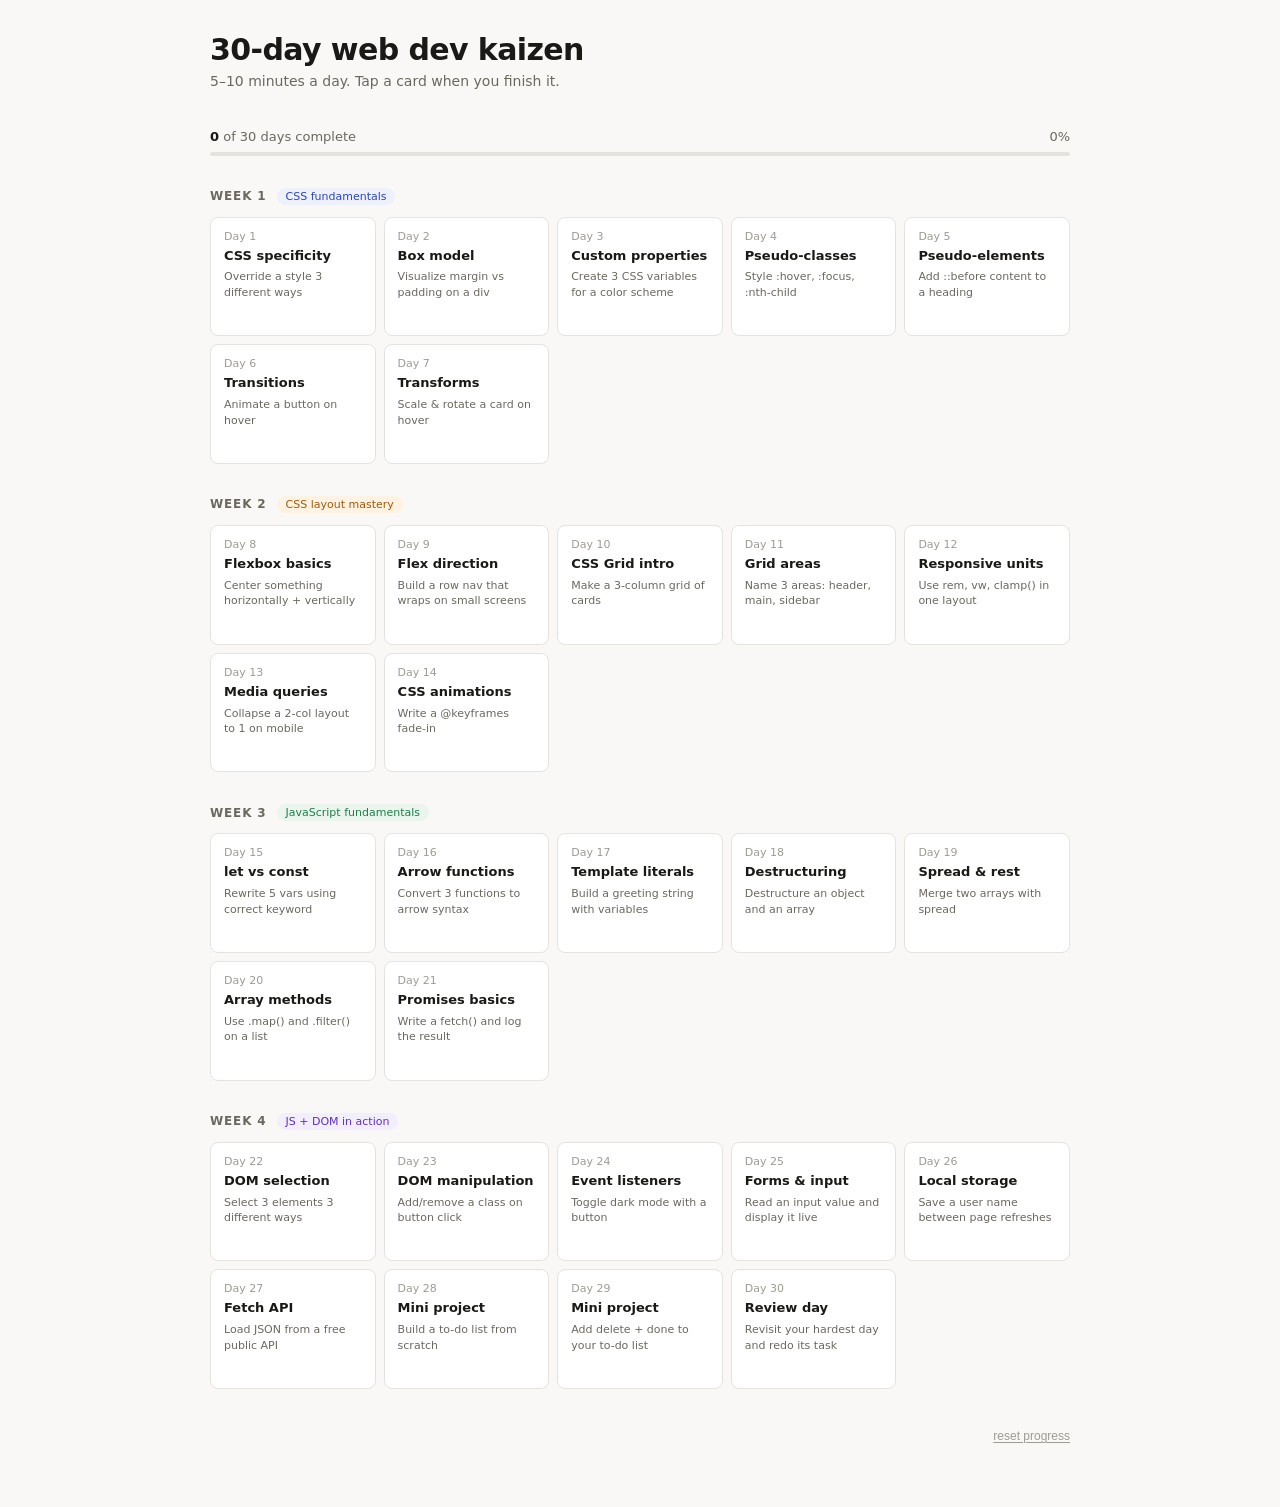
==== index.html @ 84764b5a "index.html added" ====
<!DOCTYPE html>
<html lang="en">
<head>
  <meta charset="UTF-8">
  <meta name="viewport" content="width=device-width, initial-scale=1.0">
  <title>30-Day Web Dev Kaizen</title>
  <style>
    *, *::before, *::after { box-sizing: border-box; margin: 0; padding: 0; }

    :root {
      --bg: #f9f8f6;
      --surface: #ffffff;
      --border: #e5e3de;
      --border-hover: #ccc9c2;
      --text: #1a1916;
      --text-muted: #6b6860;
      --text-hint: #9e9b94;
      --accent: #3a5fd9;
      --accent-bg: #eef1fc;
      --success: #1e7e4a;
      --success-bg: #eaf5ee;
      --success-border: #a8d9bc;
      --tag-w1-bg: #eef1fc; --tag-w1: #2a47b3;
      --tag-w2-bg: #fef3e2; --tag-w2: #a05c0a;
      --tag-w3-bg: #eaf5ee; --tag-w3: #1e7e4a;
      --tag-w4-bg: #f3eefe; --tag-w4: #6030b8;
      --radius: 8px;
      --radius-lg: 12px;
    }

    @media (prefers-color-scheme: dark) {
      :root {
        --bg: #141412;
        --surface: #1f1e1c;
        --border: #2e2d2a;
        --border-hover: #3e3d39;
        --text: #f0eeea;
        --text-muted: #9e9b94;
        --text-hint: #6b6860;
        --accent: #7a9ef0;
        --accent-bg: #1a2340;
        --success: #5ecb8a;
        --success-bg: #0d2a1a;
        --success-border: #1e5c36;
        --tag-w1-bg: #1a2340; --tag-w1: #8aaaf5;
        --tag-w2-bg: #2a1f08; --tag-w2: #f0a84a;
        --tag-w3-bg: #0d2a1a; --tag-w3: #5ecb8a;
        --tag-w4-bg: #1e1030; --tag-w4: #b08af5;
      }
    }

    body {
      font-family: -apple-system, BlinkMacSystemFont, 'Segoe UI', system-ui, sans-serif;
      background: var(--bg);
      color: var(--text);
      min-height: 100vh;
      padding: 2rem 1rem 4rem;
    }

    .container { max-width: 860px; margin: 0 auto; }

    header { margin-bottom: 2.5rem; }
    header h1 {
      font-size: clamp(22px, 4vw, 30px);
      font-weight: 600;
      letter-spacing: -0.02em;
      margin-bottom: 0.35rem;
    }
    header p { font-size: 14px; color: var(--text-muted); }

    .progress-wrap { margin-bottom: 2rem; }
    .progress-meta {
      display: flex;
      justify-content: space-between;
      align-items: center;
      margin-bottom: 8px;
    }
    .progress-meta span { font-size: 13px; color: var(--text-muted); }
    .progress-meta strong { color: var(--text); }
    .bar-track {
      height: 4px;
      background: var(--border);
      border-radius: 2px;
      overflow: hidden;
    }
    .bar-fill {
      height: 100%;
      background: var(--accent);
      border-radius: 2px;
      transition: width 0.3s ease;
    }

    .week { margin-bottom: 2rem; }
    .week-header {
      display: flex;
      align-items: center;
      gap: 10px;
      margin-bottom: 0.75rem;
    }
    .week-header h2 {
      font-size: 12px;
      font-weight: 600;
      text-transform: uppercase;
      letter-spacing: 0.07em;
      color: var(--text-muted);
    }
    .week-tag {
      font-size: 11px;
      font-weight: 500;
      padding: 2px 9px;
      border-radius: 100px;
    }

    .days-grid {
      display: grid;
      grid-template-columns: repeat(auto-fill, minmax(150px, 1fr));
      gap: 8px;
    }

    .day-card {
      background: var(--surface);
      border: 1px solid var(--border);
      border-radius: var(--radius);
      padding: 12px 13px;
      cursor: pointer;
      transition: border-color 0.15s, background 0.15s;
      display: flex;
      flex-direction: column;
      gap: 5px;
      -webkit-tap-highlight-color: transparent;
      user-select: none;
    }
    .day-card:hover { border-color: var(--border-hover); }
    .day-card.done {
      background: var(--success-bg);
      border-color: var(--success-border);
    }

    .day-num { font-size: 11px; color: var(--text-hint); font-weight: 500; }
    .day-topic { font-size: 13px; font-weight: 600; line-height: 1.3; color: var(--text); }
    .day-task { font-size: 11px; color: var(--text-muted); line-height: 1.4; }
    .day-card.done .day-topic { color: var(--success); }
    .day-card.done .day-num,
    .day-card.done .day-task { opacity: 0.7; }
    .day-check { font-size: 13px; margin-top: 2px; min-height: 16px; color: var(--success); }

    footer {
      margin-top: 2.5rem;
      display: flex;
      justify-content: flex-end;
    }
    .reset-btn {
      font-size: 12px;
      color: var(--text-hint);
      background: none;
      border: none;
      cursor: pointer;
      text-decoration: underline;
      text-underline-offset: 2px;
      padding: 0;
    }
    .reset-btn:hover { color: var(--text-muted); }

    @media (max-width: 480px) {
      .days-grid { grid-template-columns: repeat(2, 1fr); }
    }
  </style>
</head>
<body>
<div class="container">

  <header>
    <h1>30-day web dev kaizen</h1>
    <p>5–10 minutes a day. Tap a card when you finish it.</p>
  </header>

  <div class="progress-wrap">
    <div class="progress-meta">
      <span><strong id="done-count">0</strong> of 30 days complete</span>
      <span id="pct-label">0%</span>
    </div>
    <div class="bar-track"><div class="bar-fill" id="bar" style="width:0%"></div></div>
  </div>

  <div id="weeks"></div>

  <footer>
    <button class="reset-btn" onclick="resetAll()">reset progress</button>
  </footer>

</div>

<script>
const DAYS = [
  { w:1, topic:"CSS specificity",     task:"Override a style 3 different ways" },
  { w:1, topic:"Box model",           task:"Visualize margin vs padding on a div" },
  { w:1, topic:"Custom properties",   task:"Create 3 CSS variables for a color scheme" },
  { w:1, topic:"Pseudo-classes",      task:"Style :hover, :focus, :nth-child" },
  { w:1, topic:"Pseudo-elements",     task:"Add ::before content to a heading" },
  { w:1, topic:"Transitions",         task:"Animate a button on hover" },
  { w:1, topic:"Transforms",          task:"Scale & rotate a card on hover" },

  { w:2, topic:"Flexbox basics",      task:"Center something horizontally + vertically" },
  { w:2, topic:"Flex direction",      task:"Build a row nav that wraps on small screens" },
  { w:2, topic:"CSS Grid intro",      task:"Make a 3-column grid of cards" },
  { w:2, topic:"Grid areas",          task:"Name 3 areas: header, main, sidebar" },
  { w:2, topic:"Responsive units",    task:"Use rem, vw, clamp() in one layout" },
  { w:2, topic:"Media queries",       task:"Collapse a 2-col layout to 1 on mobile" },
  { w:2, topic:"CSS animations",      task:"Write a @keyframes fade-in" },

  { w:3, topic:"let vs const",        task:"Rewrite 5 vars using correct keyword" },
  { w:3, topic:"Arrow functions",     task:"Convert 3 functions to arrow syntax" },
  { w:3, topic:"Template literals",   task:"Build a greeting string with variables" },
  { w:3, topic:"Destructuring",       task:"Destructure an object and an array" },
  { w:3, topic:"Spread & rest",       task:"Merge two arrays with spread" },
  { w:3, topic:"Array methods",       task:"Use .map() and .filter() on a list" },
  { w:3, topic:"Promises basics",     task:"Write a fetch() and log the result" },

  { w:4, topic:"DOM selection",       task:"Select 3 elements 3 different ways" },
  { w:4, topic:"DOM manipulation",    task:"Add/remove a class on button click" },
  { w:4, topic:"Event listeners",     task:"Toggle dark mode with a button" },
  { w:4, topic:"Forms & input",       task:"Read an input value and display it live" },
  { w:4, topic:"Local storage",       task:"Save a user name between page refreshes" },
  { w:4, topic:"Fetch API",           task:"Load JSON from a free public API" },
  { w:4, topic:"Mini project",        task:"Build a to-do list from scratch" },
  { w:4, topic:"Mini project",        task:"Add delete + done to your to-do list" },
  { w:4, topic:"Review day",          task:"Revisit your hardest day and redo its task" },
];

const WEEKS = [
  { w:1, label:"Week 1", theme:"CSS fundamentals",    cls:"w1" },
  { w:2, label:"Week 2", theme:"CSS layout mastery",  cls:"w2" },
  { w:3, label:"Week 3", theme:"JavaScript fundamentals", cls:"w3" },
  { w:4, label:"Week 4", theme:"JS + DOM in action",  cls:"w4" },
];

const KEY = 'kaizen_web_v1';
let done = {};

function load() {
  try { done = JSON.parse(localStorage.getItem(KEY)) || {}; } catch(e) { done = {}; }
}
function save() {
  try { localStorage.setItem(KEY, JSON.stringify(done)); } catch(e) {}
}

function updateProgress() {
  const count = Object.values(done).filter(Boolean).length;
  const pct = Math.round(count / 30 * 100);
  document.getElementById('done-count').textContent = count;
  document.getElementById('pct-label').textContent = pct + '%';
  document.getElementById('bar').style.width = pct + '%';
}

function render() {
  const container = document.getElementById('weeks');
  container.innerHTML = '';

  WEEKS.forEach(({ w, label, theme, cls }) => {
    const section = document.createElement('div');
    section.className = 'week';

    const header = document.createElement('div');
    header.className = 'week-header';
    header.innerHTML = `<h2>${label}</h2><span class="week-tag" style="background:var(--tag-${cls}-bg);color:var(--tag-${cls})">${theme}</span>`;
    section.appendChild(header);

    const grid = document.createElement('div');
    grid.className = 'days-grid';

    DAYS.filter(d => d.w === w).forEach((d) => {
      const num = DAYS.indexOf(d) + 1;
      const key = 'day' + num;
      const card = document.createElement('div');
      card.className = 'day-card' + (done[key] ? ' done' : '');
      card.innerHTML = `
        <div class="day-num">Day ${num}</div>
        <div class="day-topic">${d.topic}</div>
        <div class="day-task">${d.task}</div>
        <div class="day-check">${done[key] ? '✓' : ''}</div>
      `;
      card.addEventListener('click', () => {
        done[key] = !done[key];
        save();
        card.className = 'day-card' + (done[key] ? ' done' : '');
        card.querySelector('.day-check').textContent = done[key] ? '✓' : '';
        updateProgress();
      });
      grid.appendChild(card);
    });

    section.appendChild(grid);
    container.appendChild(section);
  });

  updateProgress();
}

function resetAll() {
  if (!confirm('Reset all progress?')) return;
  done = {};
  save();
  render();
}

load();
render();
</script>
</body>
</html>
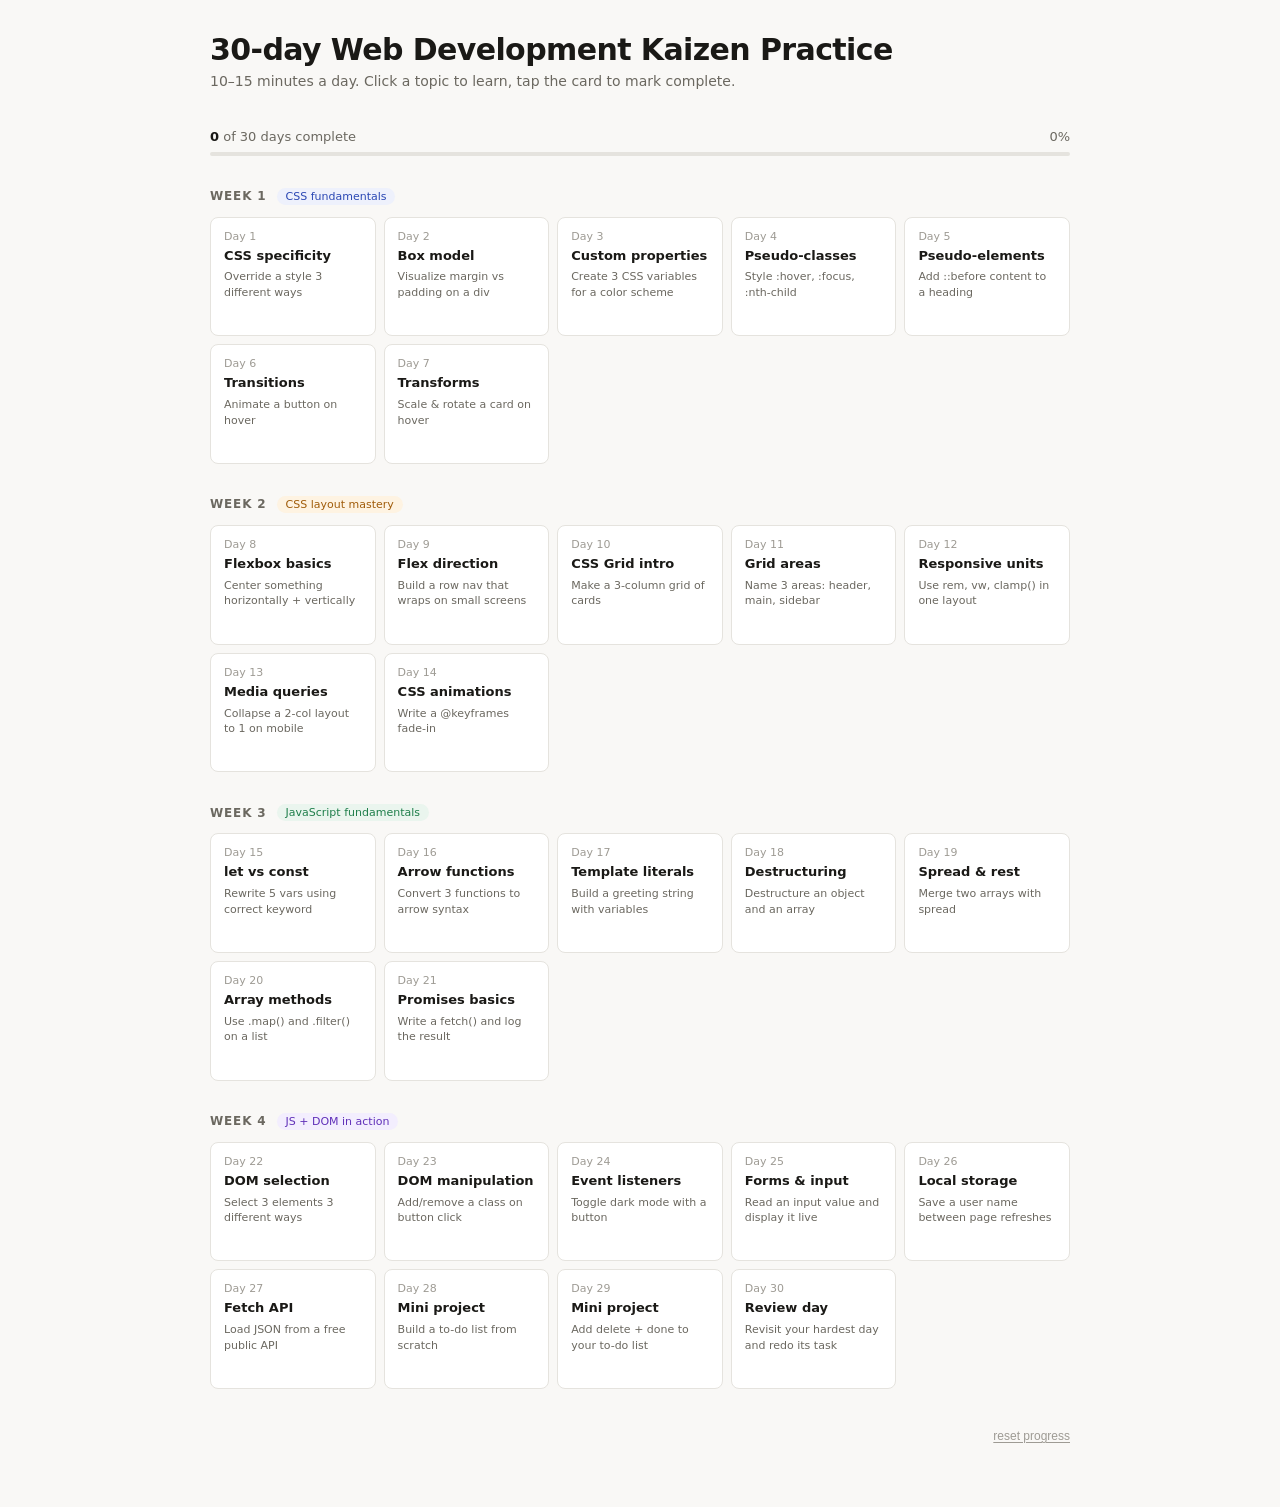
==== commit b93c8e3a: "links added for each day" ====
--- a/index.html
+++ b/index.html
@@ -4,174 +4,14 @@
   <meta charset="UTF-8">
   <meta name="viewport" content="width=device-width, initial-scale=1.0">
   <title>30-Day Web Dev Kaizen</title>
-  <style>
-    *, *::before, *::after { box-sizing: border-box; margin: 0; padding: 0; }
-
-    :root {
-      --bg: #f9f8f6;
-      --surface: #ffffff;
-      --border: #e5e3de;
-      --border-hover: #ccc9c2;
-      --text: #1a1916;
-      --text-muted: #6b6860;
-      --text-hint: #9e9b94;
-      --accent: #3a5fd9;
-      --accent-bg: #eef1fc;
-      --success: #1e7e4a;
-      --success-bg: #eaf5ee;
-      --success-border: #a8d9bc;
-      --tag-w1-bg: #eef1fc; --tag-w1: #2a47b3;
-      --tag-w2-bg: #fef3e2; --tag-w2: #a05c0a;
-      --tag-w3-bg: #eaf5ee; --tag-w3: #1e7e4a;
-      --tag-w4-bg: #f3eefe; --tag-w4: #6030b8;
-      --radius: 8px;
-      --radius-lg: 12px;
-    }
-
-    @media (prefers-color-scheme: dark) {
-      :root {
-        --bg: #141412;
-        --surface: #1f1e1c;
-        --border: #2e2d2a;
-        --border-hover: #3e3d39;
-        --text: #f0eeea;
-        --text-muted: #9e9b94;
-        --text-hint: #6b6860;
-        --accent: #7a9ef0;
-        --accent-bg: #1a2340;
-        --success: #5ecb8a;
-        --success-bg: #0d2a1a;
-        --success-border: #1e5c36;
-        --tag-w1-bg: #1a2340; --tag-w1: #8aaaf5;
-        --tag-w2-bg: #2a1f08; --tag-w2: #f0a84a;
-        --tag-w3-bg: #0d2a1a; --tag-w3: #5ecb8a;
-        --tag-w4-bg: #1e1030; --tag-w4: #b08af5;
-      }
-    }
-
-    body {
-      font-family: -apple-system, BlinkMacSystemFont, 'Segoe UI', system-ui, sans-serif;
-      background: var(--bg);
-      color: var(--text);
-      min-height: 100vh;
-      padding: 2rem 1rem 4rem;
-    }
-
-    .container { max-width: 860px; margin: 0 auto; }
-
-    header { margin-bottom: 2.5rem; }
-    header h1 {
-      font-size: clamp(22px, 4vw, 30px);
-      font-weight: 600;
-      letter-spacing: -0.02em;
-      margin-bottom: 0.35rem;
-    }
-    header p { font-size: 14px; color: var(--text-muted); }
-
-    .progress-wrap { margin-bottom: 2rem; }
-    .progress-meta {
-      display: flex;
-      justify-content: space-between;
-      align-items: center;
-      margin-bottom: 8px;
-    }
-    .progress-meta span { font-size: 13px; color: var(--text-muted); }
-    .progress-meta strong { color: var(--text); }
-    .bar-track {
-      height: 4px;
-      background: var(--border);
-      border-radius: 2px;
-      overflow: hidden;
-    }
-    .bar-fill {
-      height: 100%;
-      background: var(--accent);
-      border-radius: 2px;
-      transition: width 0.3s ease;
-    }
-
-    .week { margin-bottom: 2rem; }
-    .week-header {
-      display: flex;
-      align-items: center;
-      gap: 10px;
-      margin-bottom: 0.75rem;
-    }
-    .week-header h2 {
-      font-size: 12px;
-      font-weight: 600;
-      text-transform: uppercase;
-      letter-spacing: 0.07em;
-      color: var(--text-muted);
-    }
-    .week-tag {
-      font-size: 11px;
-      font-weight: 500;
-      padding: 2px 9px;
-      border-radius: 100px;
-    }
-
-    .days-grid {
-      display: grid;
-      grid-template-columns: repeat(auto-fill, minmax(150px, 1fr));
-      gap: 8px;
-    }
-
-    .day-card {
-      background: var(--surface);
-      border: 1px solid var(--border);
-      border-radius: var(--radius);
-      padding: 12px 13px;
-      cursor: pointer;
-      transition: border-color 0.15s, background 0.15s;
-      display: flex;
-      flex-direction: column;
-      gap: 5px;
-      -webkit-tap-highlight-color: transparent;
-      user-select: none;
-    }
-    .day-card:hover { border-color: var(--border-hover); }
-    .day-card.done {
-      background: var(--success-bg);
-      border-color: var(--success-border);
-    }
-
-    .day-num { font-size: 11px; color: var(--text-hint); font-weight: 500; }
-    .day-topic { font-size: 13px; font-weight: 600; line-height: 1.3; color: var(--text); }
-    .day-task { font-size: 11px; color: var(--text-muted); line-height: 1.4; }
-    .day-card.done .day-topic { color: var(--success); }
-    .day-card.done .day-num,
-    .day-card.done .day-task { opacity: 0.7; }
-    .day-check { font-size: 13px; margin-top: 2px; min-height: 16px; color: var(--success); }
-
-    footer {
-      margin-top: 2.5rem;
-      display: flex;
-      justify-content: flex-end;
-    }
-    .reset-btn {
-      font-size: 12px;
-      color: var(--text-hint);
-      background: none;
-      border: none;
-      cursor: pointer;
-      text-decoration: underline;
-      text-underline-offset: 2px;
-      padding: 0;
-    }
-    .reset-btn:hover { color: var(--text-muted); }
-
-    @media (max-width: 480px) {
-      .days-grid { grid-template-columns: repeat(2, 1fr); }
-    }
-  </style>
+  <link rel="stylesheet" href="styles.css">
 </head>
 <body>
 <div class="container">
 
   <header>
-    <h1>30-day web dev kaizen</h1>
-    <p>5–10 minutes a day. Tap a card when you finish it.</p>
+    <h1>30-day Web Development Kaizen Practice</h1>
+    <p>10–15 minutes a day. Click a topic to learn, tap the card to mark complete.</p>
   </header>
 
   <div class="progress-wrap">
@@ -190,121 +30,6 @@
 
 </div>
 
-<script>
-const DAYS = [
-  { w:1, topic:"CSS specificity",     task:"Override a style 3 different ways" },
-  { w:1, topic:"Box model",           task:"Visualize margin vs padding on a div" },
-  { w:1, topic:"Custom properties",   task:"Create 3 CSS variables for a color scheme" },
-  { w:1, topic:"Pseudo-classes",      task:"Style :hover, :focus, :nth-child" },
-  { w:1, topic:"Pseudo-elements",     task:"Add ::before content to a heading" },
-  { w:1, topic:"Transitions",         task:"Animate a button on hover" },
-  { w:1, topic:"Transforms",          task:"Scale & rotate a card on hover" },
-
-  { w:2, topic:"Flexbox basics",      task:"Center something horizontally + vertically" },
-  { w:2, topic:"Flex direction",      task:"Build a row nav that wraps on small screens" },
-  { w:2, topic:"CSS Grid intro",      task:"Make a 3-column grid of cards" },
-  { w:2, topic:"Grid areas",          task:"Name 3 areas: header, main, sidebar" },
-  { w:2, topic:"Responsive units",    task:"Use rem, vw, clamp() in one layout" },
-  { w:2, topic:"Media queries",       task:"Collapse a 2-col layout to 1 on mobile" },
-  { w:2, topic:"CSS animations",      task:"Write a @keyframes fade-in" },
-
-  { w:3, topic:"let vs const",        task:"Rewrite 5 vars using correct keyword" },
-  { w:3, topic:"Arrow functions",     task:"Convert 3 functions to arrow syntax" },
-  { w:3, topic:"Template literals",   task:"Build a greeting string with variables" },
-  { w:3, topic:"Destructuring",       task:"Destructure an object and an array" },
-  { w:3, topic:"Spread & rest",       task:"Merge two arrays with spread" },
-  { w:3, topic:"Array methods",       task:"Use .map() and .filter() on a list" },
-  { w:3, topic:"Promises basics",     task:"Write a fetch() and log the result" },
-
-  { w:4, topic:"DOM selection",       task:"Select 3 elements 3 different ways" },
-  { w:4, topic:"DOM manipulation",    task:"Add/remove a class on button click" },
-  { w:4, topic:"Event listeners",     task:"Toggle dark mode with a button" },
-  { w:4, topic:"Forms & input",       task:"Read an input value and display it live" },
-  { w:4, topic:"Local storage",       task:"Save a user name between page refreshes" },
-  { w:4, topic:"Fetch API",           task:"Load JSON from a free public API" },
-  { w:4, topic:"Mini project",        task:"Build a to-do list from scratch" },
-  { w:4, topic:"Mini project",        task:"Add delete + done to your to-do list" },
-  { w:4, topic:"Review day",          task:"Revisit your hardest day and redo its task" },
-];
-
-const WEEKS = [
-  { w:1, label:"Week 1", theme:"CSS fundamentals",    cls:"w1" },
-  { w:2, label:"Week 2", theme:"CSS layout mastery",  cls:"w2" },
-  { w:3, label:"Week 3", theme:"JavaScript fundamentals", cls:"w3" },
-  { w:4, label:"Week 4", theme:"JS + DOM in action",  cls:"w4" },
-];
-
-const KEY = 'kaizen_web_v1';
-let done = {};
-
-function load() {
-  try { done = JSON.parse(localStorage.getItem(KEY)) || {}; } catch(e) { done = {}; }
-}
-function save() {
-  try { localStorage.setItem(KEY, JSON.stringify(done)); } catch(e) {}
-}
-
-function updateProgress() {
-  const count = Object.values(done).filter(Boolean).length;
-  const pct = Math.round(count / 30 * 100);
-  document.getElementById('done-count').textContent = count;
-  document.getElementById('pct-label').textContent = pct + '%';
-  document.getElementById('bar').style.width = pct + '%';
-}
-
-function render() {
-  const container = document.getElementById('weeks');
-  container.innerHTML = '';
-
-  WEEKS.forEach(({ w, label, theme, cls }) => {
-    const section = document.createElement('div');
-    section.className = 'week';
-
-    const header = document.createElement('div');
-    header.className = 'week-header';
-    header.innerHTML = `<h2>${label}</h2><span class="week-tag" style="background:var(--tag-${cls}-bg);color:var(--tag-${cls})">${theme}</span>`;
-    section.appendChild(header);
-
-    const grid = document.createElement('div');
-    grid.className = 'days-grid';
-
-    DAYS.filter(d => d.w === w).forEach((d) => {
-      const num = DAYS.indexOf(d) + 1;
-      const key = 'day' + num;
-      const card = document.createElement('div');
-      card.className = 'day-card' + (done[key] ? ' done' : '');
-      card.innerHTML = `
-        <div class="day-num">Day ${num}</div>
-        <div class="day-topic">${d.topic}</div>
-        <div class="day-task">${d.task}</div>
-        <div class="day-check">${done[key] ? '✓' : ''}</div>
-      `;
-      card.addEventListener('click', () => {
-        done[key] = !done[key];
-        save();
-        card.className = 'day-card' + (done[key] ? ' done' : '');
-        card.querySelector('.day-check').textContent = done[key] ? '✓' : '';
-        updateProgress();
-      });
-      grid.appendChild(card);
-    });
-
-    section.appendChild(grid);
-    container.appendChild(section);
-  });
-
-  updateProgress();
-}
-
-function resetAll() {
-  if (!confirm('Reset all progress?')) return;
-  done = {};
-  save();
-  render();
-}
-
-load();
-render();
-</script>
+<script src="script.js"></script>
 </body>
 </html>
--- a/styles.css
+++ b/styles.css
@@ -0,0 +1,170 @@
+*, *::before, *::after { box-sizing: border-box; margin: 0; padding: 0; }
+
+:root {
+    --bg: #f9f8f6;
+    --surface: #ffffff;
+    --border: #e5e3de;
+    --border-hover: #ccc9c2;
+    --text: #1a1916;
+    --text-muted: #6b6860;
+    --text-hint: #9e9b94;
+    --accent: #3a5fd9;
+    --accent-bg: #eef1fc;
+    --success: #1e7e4a;
+    --success-bg: #eaf5ee;
+    --success-border: #a8d9bc;
+    --tag-w1-bg: #eef1fc; --tag-w1: #2a47b3;
+    --tag-w2-bg: #fef3e2; --tag-w2: #a05c0a;
+    --tag-w3-bg: #eaf5ee; --tag-w3: #1e7e4a;
+    --tag-w4-bg: #f3eefe; --tag-w4: #6030b8;
+    --radius: 8px;
+    --radius-lg: 12px;
+}
+
+@media (prefers-color-scheme: dark) {
+    :root {
+    --bg: #141412;
+    --surface: #1f1e1c;
+    --border: #2e2d2a;
+    --border-hover: #3e3d39;
+    --text: #f0eeea;
+    --text-muted: #9e9b94;
+    --text-hint: #6b6860;
+    --accent: #7a9ef0;
+    --accent-bg: #1a2340;
+    --success: #5ecb8a;
+    --success-bg: #0d2a1a;
+    --success-border: #1e5c36;
+    --tag-w1-bg: #1a2340; --tag-w1: #8aaaf5;
+    --tag-w2-bg: #2a1f08; --tag-w2: #f0a84a;
+    --tag-w3-bg: #0d2a1a; --tag-w3: #5ecb8a;
+    --tag-w4-bg: #1e1030; --tag-w4: #b08af5;
+    }
+}
+
+body {
+    font-family: -apple-system, BlinkMacSystemFont, 'Segoe UI', system-ui, sans-serif;
+    background: var(--bg);
+    color: var(--text);
+    min-height: 100vh;
+    padding: 2rem 1rem 4rem;
+}
+
+.container { max-width: 860px; margin: 0 auto; }
+
+header { margin-bottom: 2.5rem; }
+header h1 {
+    font-size: clamp(22px, 4vw, 30px);
+    font-weight: 600;
+    letter-spacing: -0.02em;
+    margin-bottom: 0.35rem;
+}
+header p { font-size: 14px; color: var(--text-muted); }
+
+.progress-wrap { margin-bottom: 2rem; }
+.progress-meta {
+    display: flex;
+    justify-content: space-between;
+    align-items: center;
+    margin-bottom: 8px;
+}
+.progress-meta span { font-size: 13px; color: var(--text-muted); }
+.progress-meta strong { color: var(--text); }
+.bar-track {
+    height: 4px;
+    background: var(--border);
+    border-radius: 2px;
+    overflow: hidden;
+}
+.bar-fill {
+    height: 100%;
+    background: var(--accent);
+    border-radius: 2px;
+    transition: width 0.3s ease;
+}
+
+.week { margin-bottom: 2rem; }
+.week-header {
+    display: flex;
+    align-items: center;
+    gap: 10px;
+    margin-bottom: 0.75rem;
+}
+.week-header h2 {
+    font-size: 12px;
+    font-weight: 600;
+    text-transform: uppercase;
+    letter-spacing: 0.07em;
+    color: var(--text-muted);
+}
+.week-tag {
+    font-size: 11px;
+    font-weight: 500;
+    padding: 2px 9px;
+    border-radius: 100px;
+}
+
+.days-grid {
+    display: grid;
+    grid-template-columns: repeat(auto-fill, minmax(150px, 1fr));
+    gap: 8px;
+}
+
+.day-card {
+    background: var(--surface);
+    border: 1px solid var(--border);
+    border-radius: var(--radius);
+    padding: 12px 13px;
+    cursor: pointer;
+    transition: border-color 0.15s, background 0.15s;
+    display: flex;
+    flex-direction: column;
+    gap: 5px;
+    -webkit-tap-highlight-color: transparent;
+    user-select: none;
+}
+.day-card:hover { border-color: var(--border-hover); }
+.day-card.done {
+    background: var(--success-bg);
+    border-color: var(--success-border);
+}
+
+.day-num { font-size: 11px; color: var(--text-hint); font-weight: 500; }
+.day-topic { font-size: 13px; font-weight: 600; line-height: 1.3; color: var(--text); }
+.day-task { font-size: 11px; color: var(--text-muted); line-height: 1.4; }
+.day-card.done .day-topic { color: var(--success); }
+.day-card.done .day-num,
+.day-card.done .day-task { opacity: 0.7; }
+.day-check { font-size: 13px; margin-top: 2px; min-height: 16px; color: var(--success); }
+
+footer {
+    margin-top: 2.5rem;
+    display: flex;
+    justify-content: flex-end;
+}
+.reset-btn {
+    font-size: 12px;
+    color: var(--text-hint);
+    background: none;
+    border: none;
+    cursor: pointer;
+    text-decoration: underline;
+    text-underline-offset: 2px;
+    padding: 0;
+}
+.reset-btn:hover { color: var(--text-muted); }
+
+@media (max-width: 480px) {
+    .days-grid { grid-template-columns: repeat(2, 1fr); }
+}
+
+.day-link {
+    color: inherit;
+    text-decoration: none;
+    font-weight: bold;
+}
+
+.day-link:hover {
+    text-decoration: underline;
+    color: #0076ff;
+}
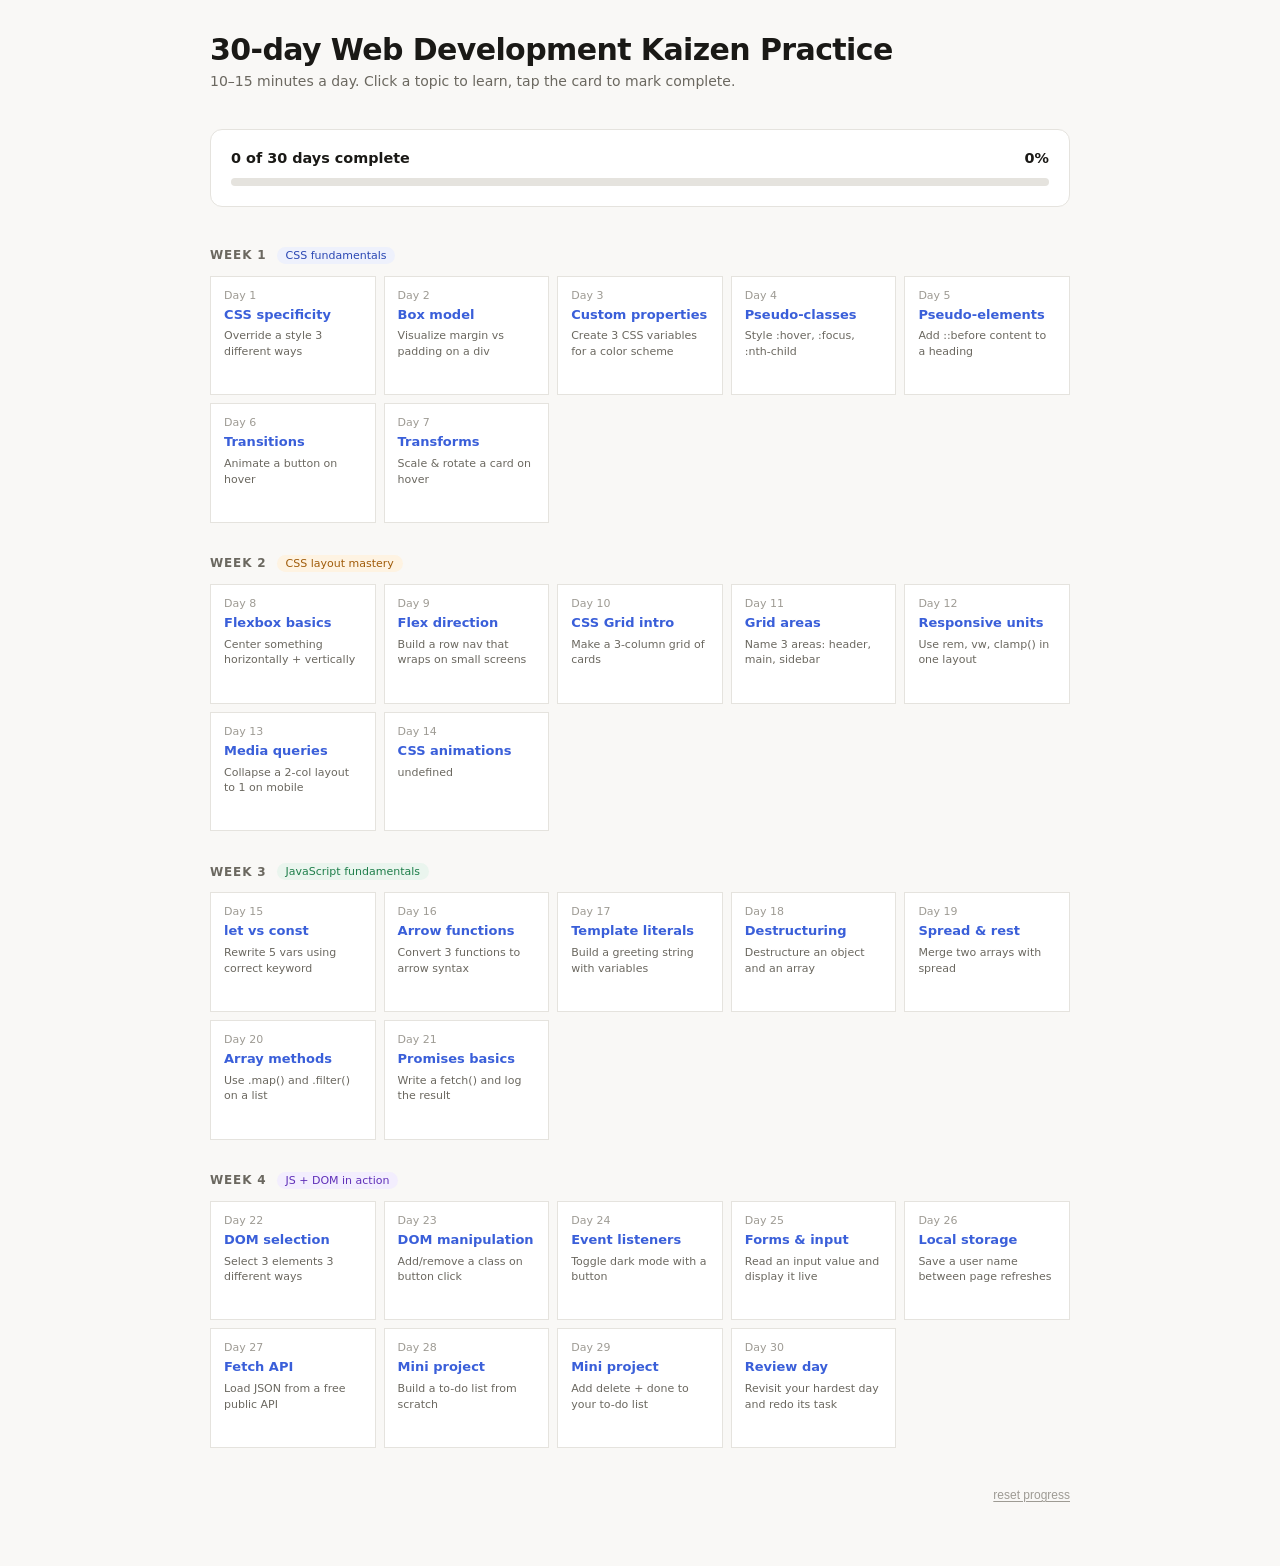
==== commit c7302c3f: "working deployment" ====
--- a/index.html
+++ b/index.html
@@ -4,7 +4,7 @@
   <meta charset="UTF-8">
   <meta name="viewport" content="width=device-width, initial-scale=1.0">
   <title>30-Day Web Dev Kaizen</title>
-  <link rel="stylesheet" href="styles.css">
+  <link rel="stylesheet" href="/css/main.css">
 </head>
 <body>
 <div class="container">
--- a/css/main.css
+++ b/css/main.css
@@ -0,0 +1,25 @@
+@layer tokens, base, layout, components, utilities, vendor;
+
+/* TOKENS */
+@import "tokens/colors.css" layer(tokens);
+@import "tokens/variables.css" layer(tokens);
+
+/* BASE */
+@import "base/elements.css" layer(base);
+@import "base/reset.css" layer(base);
+
+/* LAYOUT */
+
+/* COMPONENTS */
+@import "components/day.css" layer(components);
+@import "components/week.css" layer(components);
+@import "components/progress-bar.css" layer(components);
+@import "components/buttons.css" layer(components);
+@import "components/topic.css" layer(components);
+@import "components/header.css" layer(components);
+@import "components/loading-overlay.css" layer(components);
+
+/* UTILITIES */
+@import "utilities/utilities.css" layer(utilities);
+
+/* VENDOR */
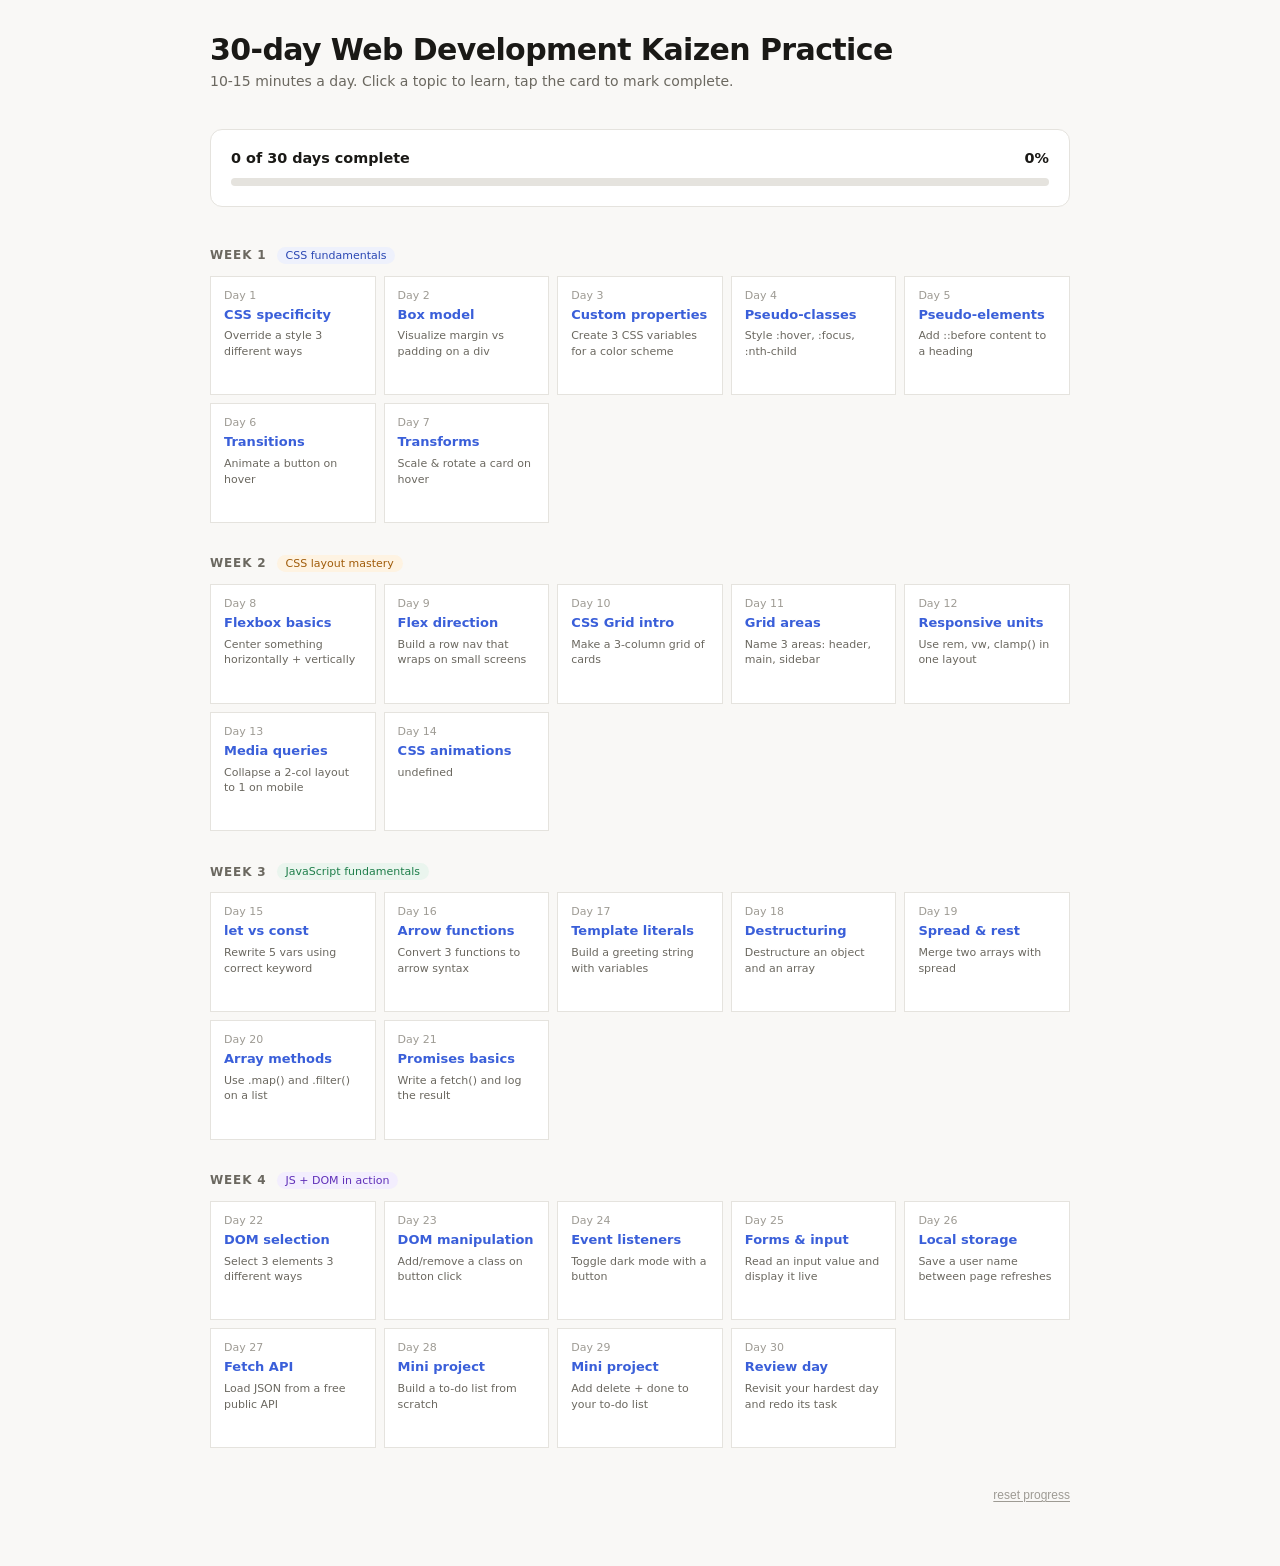
==== commit 79bf2952: "updated styles link" ====
--- a/index.html
+++ b/index.html
@@ -4,14 +4,14 @@
   <meta charset="UTF-8">
   <meta name="viewport" content="width=device-width, initial-scale=1.0">
   <title>30-Day Web Dev Kaizen</title>
-  <link rel="stylesheet" href="/css/main.css">
+  <link rel="stylesheet" href="css/main.css">
 </head>
 <body>
 <div class="container">
 
   <header>
     <h1>30-day Web Development Kaizen Practice</h1>
-    <p>10–15 minutes a day. Click a topic to learn, tap the card to mark complete.</p>
+    <p>10-15 minutes a day. Click a topic to learn, tap the card to mark complete.</p>
   </header>
 
   <div class="progress-wrap">
